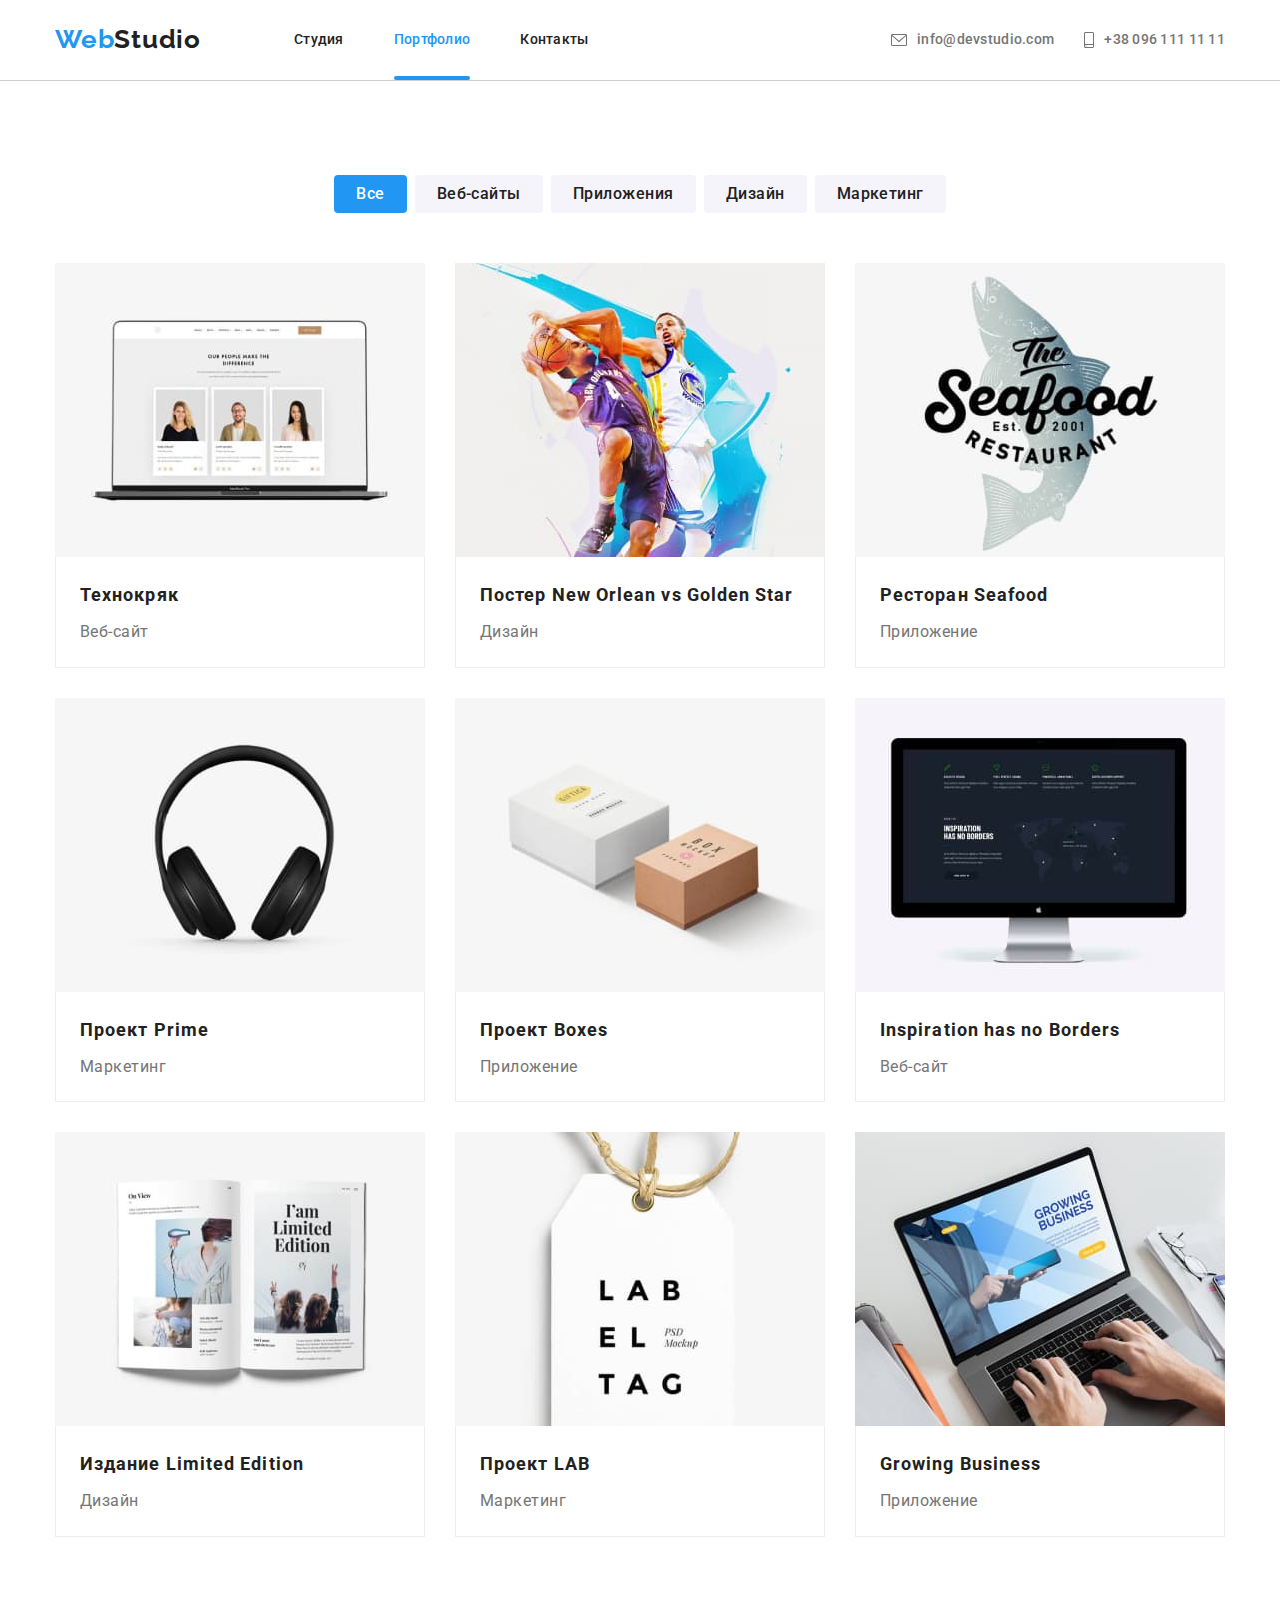
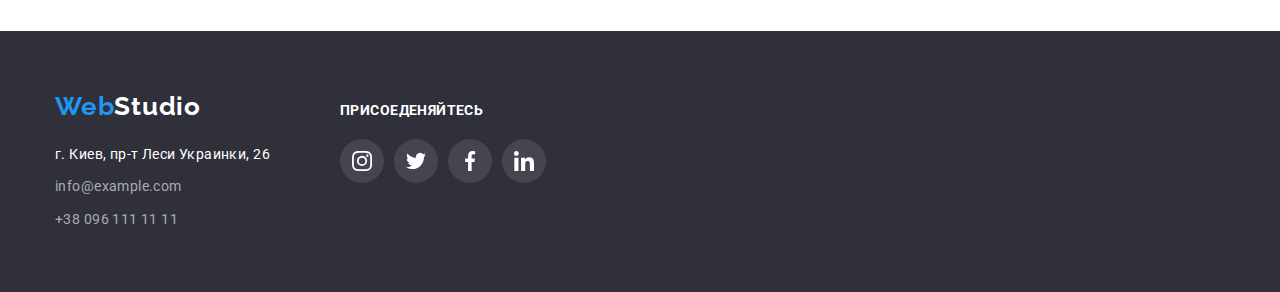
==== portfolio.html @ 3e444030 "start" ====
<!DOCTYPE html>
<html lang="ru">
<head>
    <meta charset="UTF-8">
    <meta http-equiv="X-UA-Compatible" content="IE=edge">
    <meta name="viewport" content="width=device-width, initial-scale=1.0">
    <title>Homework#2</title>
    <link rel="preconnect" href="https://fonts.googleapis.com">
<link rel="preconnect" href="https://fonts.gstatic.com" crossorigin>
<link href="https://fonts.googleapis.com/css2?family=Raleway:wght@700&family=Roboto:wght@400;500;700;900&display=swap" rel="stylesheet">
<link rel="stylesheet" href="https://cdnjs.cloudflare.com/ajax/libs/modern-normalize/1.1.0/modern-normalize.min.css">
<link rel="stylesheet" href="./css/main.css">
</head>
<body>
<!--шапак сайта-->
<header class="header">
  <div class="container flex-header">
<nav class="flex-header">
  <a href="/" lang="en" class="logo">
   Web<span class="logo-top">Studio</span>
  </a>
  <ul class="site-nav">
    <li class="item"><a href="/" class="link">Студия</a></li>
    <li class="item"><a href="./portfolio.html" class="current link">Портфолио</a></li>
    <li class="item"><a href="" class="link">Контакты</a></li>
  </ul>
</nav>
  <ul class="contacts-nav">
    <li class="item"><a href="mailto:info@devstudio.com" class="link">
      <svg class="contacts-icon-mail" width="16px" height="12px"><use href="./images/icon.svg#icon-mail"></use></svg> info@devstudio.com</a></li>
    <li class="item"><a href="tel:+380961111111" class="link">
      <svg class="contacts-icon-tel" width="10px" height="16px"><use href="./images/icon.svg#icon-smartphone"></use></svg> +38 096 111 11 11</a></li>
  </ul>
  </div>
  </header>
<!--герой-->
     <main>
<section class="section">
  <!-- кнопки -->
  <div class="container">
  <h1 class="visually-hidden">Портфолио</h1>
  <ul class="flex-portfolio list-gap">
      <li><button type="button" class="portfolio-btn current-btn link">Все</button></li>
      <li><button type="button" class="portfolio-btn link">Веб-сайты</button></li>
      <li><button type="button" class="portfolio-btn link">Приложения</button></li>
      <li><button type="button" class="portfolio-btn link">Дизайн</button></li>
      <li><button type="button" class="portfolio-btn link">Маркетинг</button></li>
  </ul>
  <!-- карточки -->
  <ul class="flex-portfolio">
    <li class="portfolio-list">
      <a href="" class="link portfolio-link">
        <div class="portfolio-hover-container">
      <img src="./images/portfolio.img/img1.jpg" alt="пример веб-сайта" width="370">
      <p class="portfolio-text-hover">Ресурс предлагает комплексные предложения с разным уровнем функционала и сервисов. Все это позволит посетителю получить исчерпывающие сведения о компании или частном лице.</p>
        </div>
      <div class="portfolio-text">
      <h2 class="examples">Технокряк</h2>
      <p class="product-item">Веб-сайт</p>
      </div>
    </a>
    </li>
    <li class="portfolio-list">
      <a href="" class="link portfolio-link">
        <div class="portfolio-hover-container">
      <img src="./images/portfolio.img/img2.jpg" alt="пример дизайна постера" width="370">
      <p class="portfolio-text-hover">Ресурс предлагает комплексные предложения с разным уровнем функционала и сервисов. Все это позволит посетителю получить исчерпывающие сведения о компании или частном лице.</p>
        </div>
      <div class="portfolio-text">
      <h2 class="examples">Постер <span lang="en">New Orlean vs Golden Star</span></h2>
      <p class="product-item">Дизайн</p>
    </div>
    </a>
    </li>
    <li class="portfolio-list">
      <a href="" class="link portfolio-link">
        <div class="portfolio-hover-container">
      <img src="./images/portfolio.img/img3.jpg" alt="пример приложения" width="370">
      <p class="portfolio-text-hover">Ресурс предлагает комплексные предложения с разным уровнем функционала и сервисов. Все это позволит посетителю получить исчерпывающие сведения о компании или частном лице.</p>
         </div>
      <div class="portfolio-text">
      <h2 class="examples">Ресторан <span lang="en">Seafood</span></h2>
      <p class="product-item">Приложение</p>
    </div>
      </a>
    </li>
    <li class="portfolio-list">
      <a href="" class="link portfolio-link">
        <div class="portfolio-hover-container">
      <img src="./images/portfolio.img/img4.jpg" alt="пример маркетинга" width="370">
      <p class="portfolio-text-hover">Ресурс предлагает комплексные предложения с разным уровнем функционала и сервисов. Все это позволит посетителю получить исчерпывающие сведения о компании или частном лице.</p>
        </div>
      <div class="portfolio-text">
      <h2 class="examples">Проект <span lang="en">Prime</span></h2>
      <p class="product-item">Маркетинг</p>
    </div>
      </a>
    </li>
    <li class="portfolio-list">
      <a href="" class="link portfolio-link">
        <div class="portfolio-hover-container">
      <img src="./images/portfolio.img/img5.jpg" alt="пример приложения" width="370">
      <p class="portfolio-text-hover">Ресурс предлагает комплексные предложения с разным уровнем функционала и сервисов. Все это позволит посетителю получить исчерпывающие сведения о компании или частном лице.</p>
        </div>
      <div class="portfolio-text">
      <h2 class="examples">Проект <span lang="en">Boxes</span></h2>
      <p class="product-item">Приложение</p>
    </div>
      </a>
    </li>
    <li class="portfolio-list">
      <a href="" class="link portfolio-link">
        <div class="portfolio-hover-container">
      <img src="./images/portfolio.img/img6.jpg" alt="пример веб-сайта" width="370">
      <p class="portfolio-text-hover">Ресурс предлагает комплексные предложения с разным уровнем функционала и сервисов. Все это позволит посетителю получить исчерпывающие сведения о компании или частном лице.</p>
        </div>
      <div class="portfolio-text">
      <h2 class="examples" lang="en">Inspiration has no Borders</h2>
      <p class="product-item">Веб-сайт</p>
    </div>
      </a>
    </li>
    <li class="portfolio-list">
      <a href="" class="link portfolio-link">
        <div class="portfolio-hover-container">
      <img src="./images/portfolio.img/img7.jpg" alt="пример дизайна постера" width="370">
      <p class="portfolio-text-hover">Ресурс предлагает комплексные предложения с разным уровнем функционала и сервисов. Все это позволит посетителю получить исчерпывающие сведения о компании или частном лице.</p>
         </div>
      <div class="portfolio-text">
      <h2 class="examples">Издание <span lang="en">Limited Edition</span></h2>
      <p class="product-item">Дизайн</p>
    </div>
      </a>
    </li>
    <li class="portfolio-list">
      <a href="" class="link portfolio-link">
        <div class="portfolio-hover-container">
      <img src="./images/portfolio.img/img8.jpg" alt="пример маркетинга" width="370">
      <p class="portfolio-text-hover">Ресурс предлагает комплексные предложения с разным уровнем функционала и сервисов. Все это позволит посетителю получить исчерпывающие сведения о компании или частном лице.</p>
         </div>
      <div class="portfolio-text">
      <h2 class="examples">Проект <span lang="en">LAB</span></h2>
      <p class="product-item">Маркетинг</p>
    </div>
      </a>
    </li>
    <li class="portfolio-list">
      <a href="" class="link portfolio-link">
        <div class="portfolio-hover-container">
      <img src="./images/portfolio.img/img9.jpg" alt="пример приложения" width="370">
      <p class="portfolio-text-hover">Ресурс предлагает комплексные предложения с разным уровнем функционала и сервисов. Все это позволит посетителю получить исчерпывающие сведения о компании или частном лице.</p>
         </div>
      <div class="portfolio-text">
      <h2 class="examples" lang="en">Growing Business</h2>
      <p class="product-item">Приложение</p>
    </div>
      </a>
    </li>
  </ul>
</div>
</section>
     </main>
     <!--футер-->
     <footer class="footer-bgk section">
      <div class=" container footer-soc">
      <div class="footer-container">
      <a href="/" lang="en" class="logo-footer">Web<span class="logo-botom">Studio</span></a>
        <address class="contacts contact-address">
            <p class="address">г. Киев, пр-т Леси Украинки, 26</p>
        <ul class="footer">
            <li class="contacts-bottom"><a href="mailto:info@example.com" class="link"> info@example.com</a></li>
            <li class="contacts-bottom"><a href="tel:+380961111111" class="link"> +38 096 111 11 11</a></li>
        </ul>
        </address>
      </div>
          <div>
          <h3 class="footer-title">Присоеденяйтесь</h3>
          <ul class="footer-site">
            <li><a href="" class="footer-page link">
              <svg width="20px" height="20px">
                <use href="./images/icon.svg#icon-instagram-2-1"></use>
              </svg>
            </a></li>
            <li><a href="" class="footer-page link">
              <svg width="20px" height="20px">
                <use href="./images/icon.svg#icon-twitter-1-1"></use>
              </svg>
            </a></li>
            <li><a href="" class="footer-page link">
              <svg width="20px" height="20px">
                <use href="./images/icon.svg#icon-facebook-1-1"></use>
              </svg>
            </a></li>
            <li><a href="" class="footer-page link">
              <svg width="20px" height="20px">
                <use href="./images/icon.svg#icon-linkedin-1-1"></use>
              </svg>
            </a></li>
          </ul>
        </div>  
      </div>
     </footer>

</body>
</html>
---- css/main.css ----
/* цвет основного текста #212121 */
/* цвет вторичного текста #757575 */
/* белый #ffffff */
/* акцент #2196F3 */
/* цвет фона вторичный #F5F4FA */

:root {
--primary-text-color: #212121;
--secondary-text-color: #757575;
--accent-color: #2196F3;
--white-text-color: #ffffff;
}

body {
background-color: var(--white-text-color);
color: var(--secondary-text-color);
font-family: Roboto, sans-serif;
}

p, ul, h1, h2, h3{
padding: 0;
margin: 0;
list-style: none;
}

img{
display: block;
max-width: 100%;
height: auto;
}

.link{
list-style: none;
text-decoration: none;
}


.container{
width: 1200px;
margin-left: auto;
margin-right: auto;
padding-left: 15px;
padding-right: 15px;
/* outline: 2px solid tomato; */
}

.section{
padding-top: 94px;
padding-bottom: 94px;
}

/* header */

.header{
padding: 0;
border-bottom: 1px solid #cecece
}

/* logo */

.logo{
color: var(--accent-color);
text-decoration: none;
font-family: raleway, sans-serif, cursive;
font-weight: 700;
font-size: 26px;
line-height: 1.2;
letter-spacing: 0.03em;
padding-top: 24px;
padding-bottom: 24px;
}

.logo-top{
color: var(--primary-text-color);
}
    
/* site-nav */

.flex-header{
display: flex;
align-items: center;
}

.site-nav{
display: flex;
margin-left: 93px;}

.site-nav .item:not(:last-child){
margin-right: 50px;
}

.site-nav .link {
display: block;
padding-top: 32px;
padding-bottom: 32px;

color: var(--primary-text-color);
text-decoration: none;
font-weight: 500;
font-size: 14px;
line-height: 1.14;
letter-spacing: 0.02em;
transition: color 250ms cubic-bezier(0.4, 0, 0.2, 1);
}

.item{
position: relative;}


.current::after{
position: absolute;
bottom: 0;
display: block;
content: '';
width: 100%;
height: 4px;
background-color: var(--accent-color);
border-radius: 2px;
}

.site-nav .current{
color: var(--accent-color);
}

.site-nav .link:hover,
.site-nav .link:focus {
color: var(--accent-color);
}

.contacts-nav{
display: flex;
margin-left: auto;}

/* 
a[href="tel:+380961111111"]{
margin-left: 30px;} */

.contacts-nav .item:not(:last-child){
margin-right: 30px;
}

.contacts-nav .link{
display: flex;
align-items: center;
color: var(--secondary-text-color);
padding-top: 32px;
padding-bottom: 32px;

text-decoration: none;
font-weight: 500;
font-size: 14px;
line-height: 1.14;
letter-spacing: 0.02em;
transition: color 250ms cubic-bezier(0.4, 0, 0.2, 1);
}

.contacts-icon-tel,
.contacts-icon-mail{
margin-right: 10px;
fill: currentColor;
}


.contacts-nav .link:hover,
.contacts-nav .link:focus{
color: var(--accent-color);
}

/* button */

.hero-btn{
background-color: var(--accent-color);
color: var(--white-text-color);
border: 0;
border-radius: 4px;

cursor: pointer;
font-family: inherit;
font-weight: 700;
font-size: 16px;
line-height: 1.9;
letter-spacing: 0.06em;
padding: 10px 32px;
}

.primary-btn:hover,
.primary-btn:focus{
background-color: #188CE8;}

.portfolio-btn:hover,
.portfolio-btn:focus{
color: var(--white-text-color);
background-color: var(--accent-color);
box-shadow: 0px 3px 1px rgba(0, 0, 0, 0.1), 0px 1px 2px rgba(0, 0, 0, 0.08), 0px 2px 2px rgba(0, 0, 0, 0.12);
}

.flex-portfolio{
display: flex;
flex-wrap: wrap;
gap: 30px;
justify-content: center;
}

.portfolio-list{
position: relative;}

.portfolio-link:hover .portfolio-text-hover{
transform: translateY(0%);
}
.portfolio-link:focus .portfolio-text-hover{
transform: translateY(0%);
}

.portfolio-hover-container{
position: relative;
overflow: hidden;}

.portfolio-text-hover{
position: absolute;
top: 0;
left: 0;
width: 100%;
height: 100%;
padding: 63px 24px;
font-size: 18px;
line-height: 1.56;
letter-spacing: 0.03em;
color: var(--white-text-color);
background: rgba(33, 150, 243, 0.9);
transform: translateY(101%);
transition: transform 250ms cubic-bezier(0.4, 0, 0.2, 1);
}

.portfolio-link{
list-style: none;
text-decoration: none;
display: block;
transition: box-shadow 250ms cubic-bezier(0.4, 0, 0.2, 1);
}

.portfolio-link:hover,
.portfolio-link:focus{
box-shadow: 0px 1px 1px rgba(0, 0, 0, 0.12), 0px 4px 4px rgba(0, 0, 0, 0.06), 1px 4px 6px rgba(0, 0, 0, 0.16);
}

.list-gap{
column-gap: 8px;
margin-bottom: 50px;}

.portfolio-text{
padding: 20px 24px;
border: 1px solid #EEEEEE;
border-top: 0;
}

.portfolio-btn{
background-color: #f5f4fa;
color: #212121;
border: 0;
border-radius: 4px;
cursor: pointer;
font-family: inherit;
font-weight: 500;
font-size: 16px;
line-height: 1.6;
letter-spacing: 0.03em;
padding: 6px 22px 6px 22px;
transition: background-color 250ms cubic-bezier(0.4, 0, 0.2, 1), color 250ms cubic-bezier(0.4, 0, 0.2, 1), box-shadow 250ms cubic-bezier(0.4, 0, 0.2, 1);
}

.current-btn{
background-color: var(--accent-color);
color: var(--white-text-color);}

/* Hero */

.hero{
height: 600px;
padding-bottom: 200px;
padding-top: 200px;
text-align: center;
}

.overlay {
margin-right: auto;
margin-left: auto;
background-image: linear-gradient(to right, rgba(47, 48, 58, 0.4), rgba(47, 48, 58, 0.4)), url('../images/Hero.jpg');
background-position: center;
background-size: cover;
max-width: 1600px;
background-color: #2F303A;
}

.hero-title {
color: var(--white-text-color);

font-weight: 900;
font-size: 44px;
line-height: 1.3;
letter-spacing: 0.06em;
text-transform: uppercase;
margin-bottom: 30px;
padding: 0 15px;
}

.hero-title-btn {
max-width: 696px;
margin-left: auto;
margin-right: auto;
padding: 0 15px;
}

/* portfolio */

.examples{
color: var(--primary-text-color);

font-weight: 700;
font-size: 18px;
line-height: 2;
letter-spacing: 0.06em;
margin-top: 0;
margin-bottom: 4px;
}


.product-item{
color: var(--secondary-text-color);
    
font-size: 16px;
line-height: 1.87;
letter-spacing: 0.03em;
margin-top: 0;
margin-bottom: 0;
}
    
/* options */

.flex-options{
display: flex;
column-gap: 30px;}

.options-card{
display: flex;
width: 270px;
height: 120px;
margin-bottom: 30px;
border-radius: 4px;
justify-content: center;
align-items: center;
background-color: #F5F4FA;
}

.options-icon{
width: 70px;
height: 70px;}


.options-list{
width: 270px;
}

.options-title{
color: var(--primary-text-color);

font-weight: 700;
font-size: 14px;
line-height: 1.14;
letter-spacing: 0.03em;
text-transform: uppercase;
margin-bottom: 10px;
}

.visually-hidden{
position: fixed;
transform: scale(0);
}

.options-text{
font-size: 14px;
line-height: 1.71;
letter-spacing: 0.03em;
}

/* our work */

.functional-flex{
display: flex;
gap: 30px;
}

.functional-list{
position: relative;
display: flex;}

.functional-item{
position: absolute;
bottom: 0;
font-weight: 700;
font-size: 14px;
line-height: 1.14;
text-align: center;
letter-spacing: 0.03em;
text-transform: uppercase;
color: var(--white-text-color);
background: rgba(47, 48, 58, 0.8);
width: 100%;
height: 70px;
display: flex;
align-items: center;
justify-content: center;
}
.functional{
padding-top: 0;}

.functional-title{
color: var(--primary-text-color);

font-weight: 700;
font-size: 36px;
line-height: 1.16;
text-align: center;
letter-spacing: 0.03em;
margin-bottom: 50px;
}

/* team-list */

.team{
background-color: #F5F4FA;
}

.team-bgk{
background-color: var(--white-text-color);
text-align: center;
box-shadow: 0px 1px 3px rgba(0, 0, 0, 0.12), 0px 1px 1px rgba(0, 0, 0, 0.14), 0px 2px 1px rgba(0, 0, 0, 0.2);
}

.team-list{
display: flex;
color: var(--primary-text-color);
gap: 30px;
}


.team-title{
color: var(--primary-text-color);
    
font-weight: 700;
font-size: 36px;
line-height: 1.16;
text-align: center;
letter-spacing: 0.03em;
margin-bottom: 50px;
}

.team-text{
padding: 30px 0}

.team-name{
font-weight: 500;
font-size: 16px;
line-height: 1.18;
letter-spacing: 0.03em;
margin-bottom: 10px;
}


.team-work{
font-size: 16px;
line-height: 1.18;
letter-spacing: 0.03em;
margin-bottom: 16px;
}

.team-site {
display: flex;
justify-content: center;
gap: 10px;

}

.team-page{
fill: #AFB1B8;
width: 44px;
height: 44px;
border-radius: 50%;
display: flex;
align-items: center;
justify-content: center;
transition: fill 250ms cubic-bezier(0.4, 0, 0.2, 1), background-color 250ms cubic-bezier(0.4, 0, 0.2, 1);
}

.team-page:hover,
.team-page:focus{
fill: #ffffff;
background-color: #188CE8;
}

/* clients */

.clients-title{
color: var(--primary-text-color);
font-weight: 700;
font-size: 36px;
line-height: 1.16;
text-align: center;
letter-spacing: 0.03em;
margin-bottom: 50px;
}

.flex-clients{
display: flex;
gap: 30px;
}

.clients-icon{
outline: transparent;
display: flex;
justify-content: center;
align-items: center;

fill: #AFB1B8;
border: 1px solid #AFB1B8;
border-radius: 4px;
width: 170px;
height: 92px;
transition: fill 250ms cubic-bezier(0.4, 0, 0.2, 1), border-color 250ms cubic-bezier(0.4, 0, 0.2, 1);
}

.clients-icon:hover,
.clients-icon:focus{
border-color: var(--accent-color);
fill: var(--accent-color);
}

/* footer */

.footer-container{
margin-right: 70px;
}

.footer-bgk{
background-color: #2F303A;
padding: 0;
padding-top: 60px;
padding-bottom: 60px;
}

.logo-footer{
color: var(--accent-color);
text-decoration: none;
font-family: raleway, sans-serif, cursive;
font-weight: 700;
font-size: 26px;
line-height: 1.2;
letter-spacing: 0.03em;
}

.logo-botom {
color:  var(--white-text-color);}

.address{
color: #ffffff;
font-size: 14px;
line-height: 1.7;
letter-spacing: 0.03em;
margin-bottom: 9px;
}

.footer .link{
color: rgba(255, 255, 255, 0.6);
font-size: 14px;
line-height: 1.7;
letter-spacing: 0.03em;
transition: color 250ms cubic-bezier(0.4, 0, 0.2, 1);
}

.contact-address{
font-style: normal;
margin-top: 20px;
}

.contacts-bottom:not(:last-child){
margin-bottom: 9px;}

.contacts-bottom .link:hover,
.contacts-bottom .link:focus{
color: var(--accent-color);
}

.footer-title{
font-weight: 700;
font-size: 14px;
line-height: 1.14;
letter-spacing: 0.03em;
color: var(--white-text-color);
text-transform: uppercase;
margin-bottom: 20px;
}

.footer-site{
display: flex;
gap: 10px;
}

.footer-page{
fill: var(--white-text-color);
width: 44px;
height: 44px;
background-color: rgba(255, 255, 255, 10%);
border-radius: 50%;
display: flex;
align-items: center;
justify-content: center;
transition: background-color 250ms cubic-bezier(0.4, 0, 0.2, 1);
}

.footer-page:hover,
.footer-page:focus{
background-color: var(--accent-color);
}

.footer-soc{
display: flex;
align-items: baseline;
}

.backdrop{
position: fixed;
top: 0;
left: 0;
width: 100%;
height: 100%;
background: rgba(0, 0, 0, 0.2);
transition: opacity 250ms cubic-bezier(0.4, 0, 0.2, 1), visibility 250ms cubic-bezier(0.4, 0, 0.2, 1); 
}

.modal{
position: absolute;
top: 50%;
left: 50%;
transform: translate(-50%, -50%) scale(1) rotate(0);
transition: transform 250ms cubic-bezier(0.4, 0, 0.2, 1);
width: 528px;
min-height: 581px;
background-color: var(--white-text-color);
box-shadow: 0px 1px 3px rgba(0, 0, 0, 0.12), 0px 1px 1px rgba(0, 0, 0, 0.14), 0px 2px 1px rgba(0, 0, 0, 0.2);
border-radius: 4px;
}

.backdrop.is-hidden .modal{
transform: translate(-50%, -50%) scale(0) rotate(360deg);}

.modal-button{
position: absolute;
top: 11px;
right: 16px;
width: 30px;
height: 30px;
border-radius: 50%;
background-color: var(--white-text-color);
border: 1px solid rgba(0, 0, 0, 0.1);
cursor: pointer;
padding: 0;
}

.icon-close{
display: block;
margin-left: auto;
margin-right: auto;
}

.is-hidden{
opacity: 0;
visibility: hidden;
pointer-events: none;
}
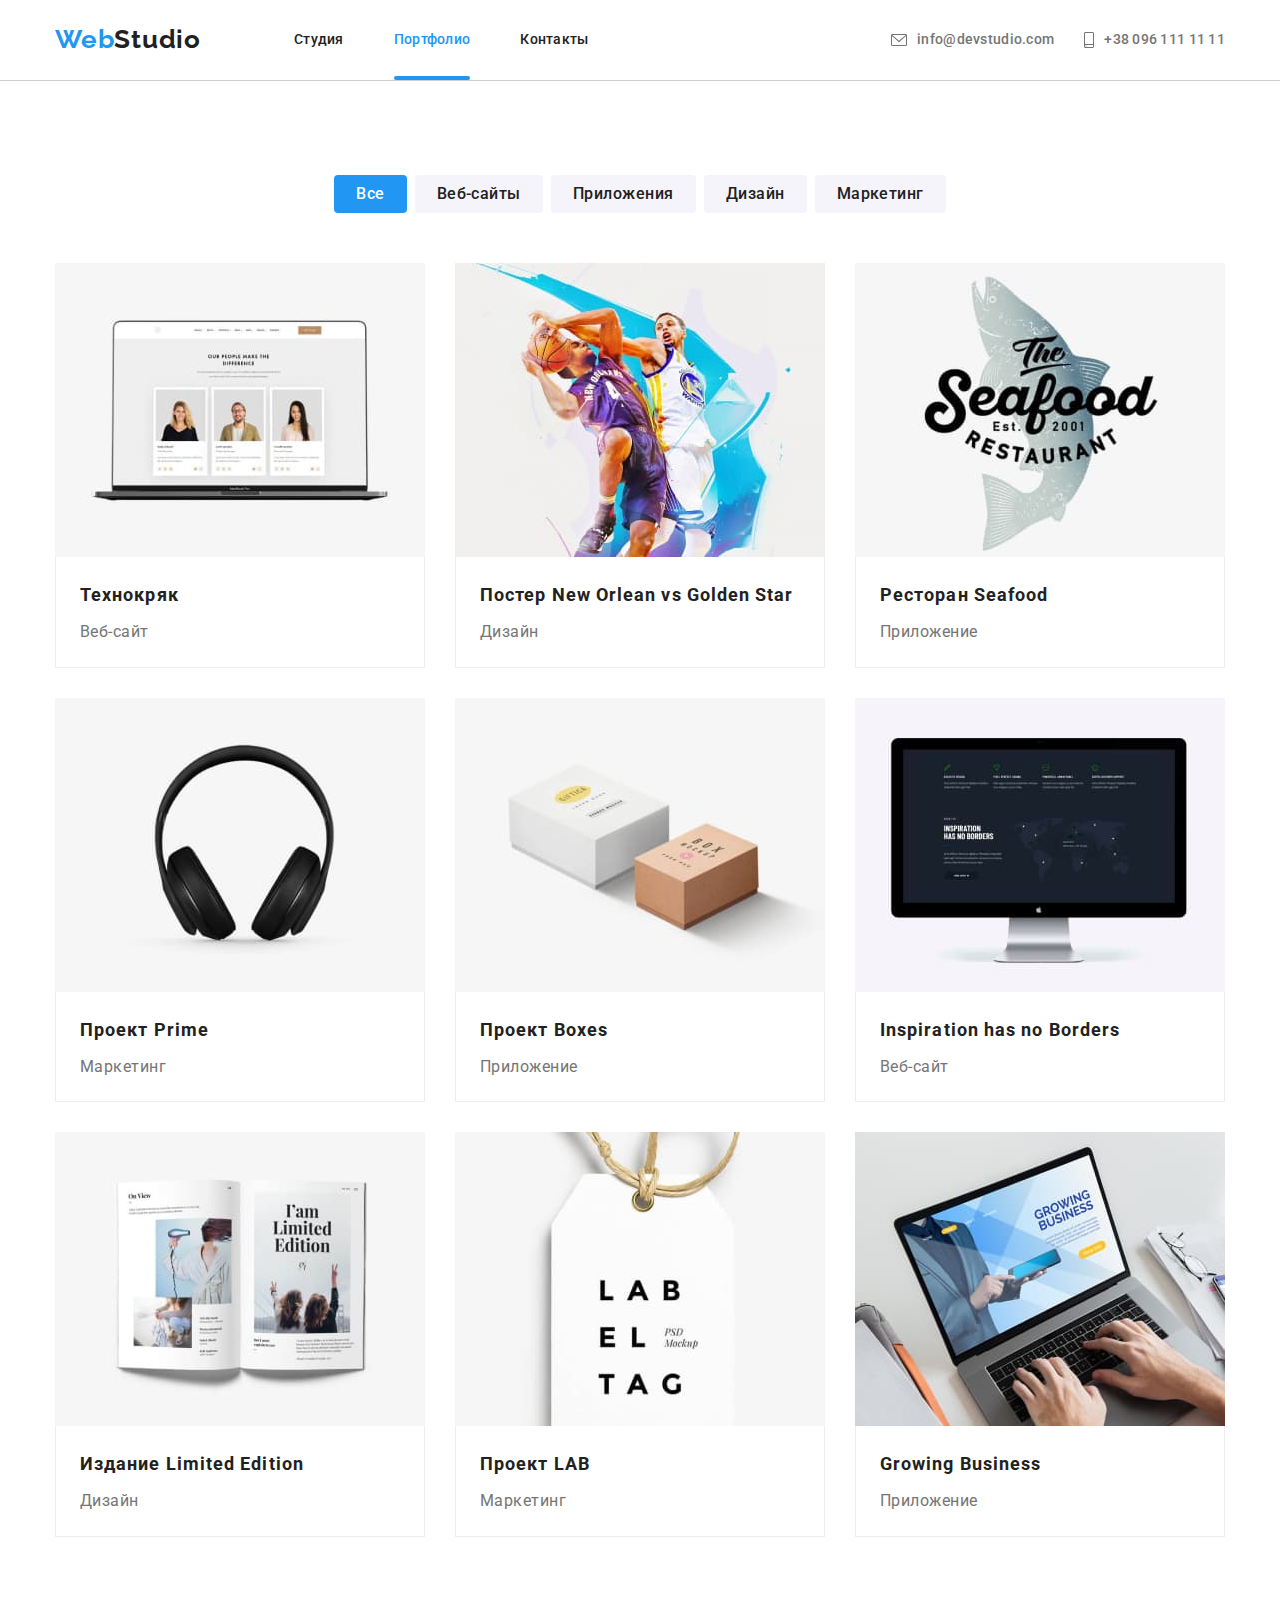
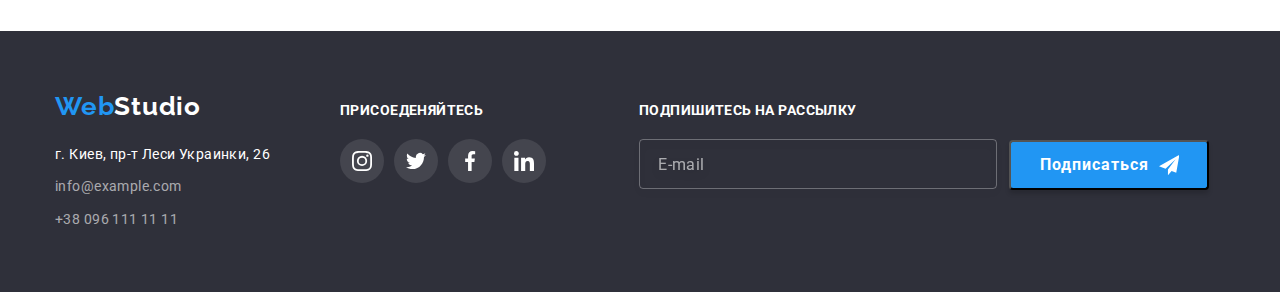
==== commit 1c8c728e: "start-work hw 6" ====
--- a/portfolio.html
+++ b/portfolio.html
@@ -162,44 +162,55 @@
      </main>
      <!--футер-->
      <footer class="footer-bgk section">
-      <div class=" container footer-soc">
-      <div class="footer-container">
-      <a href="/" lang="en" class="logo-footer">Web<span class="logo-botom">Studio</span></a>
-        <address class="contacts contact-address">
-            <p class="address">г. Киев, пр-т Леси Украинки, 26</p>
-        <ul class="footer">
-            <li class="contacts-bottom"><a href="mailto:info@example.com" class="link"> info@example.com</a></li>
-            <li class="contacts-bottom"><a href="tel:+380961111111" class="link"> +38 096 111 11 11</a></li>
-        </ul>
-        </address>
-      </div>
-          <div>
-          <h3 class="footer-title">Присоеденяйтесь</h3>
-          <ul class="footer-site">
-            <li><a href="" class="footer-page link">
-              <svg width="20px" height="20px">
-                <use href="./images/icon.svg#icon-instagram-2-1"></use>
+      <div class="container footer-soc">
+        <div class="footer-container">
+        <a href="/" lang="en" class="logo-footer">Web<span class="logo-botom">Studio</span></a>
+          <address class="contacts contact-address">
+              <p class="address">г. Киев, пр-т Леси Украинки, 26</p>
+          <ul class="footer">
+              <li class="contacts-bottom"><a href="mailto:info@example.com" class="link"> info@example.com</a></li>
+              <li class="contacts-bottom"><a href="tel:+380961111111" class="link"> +38 096 111 11 11</a></li>
+          </ul>
+          </address>
+        </div>
+            <div>
+            <p class="footer-title">Присоеденяйтесь</p>
+            <ul class="footer-site">
+              <li><a href="" class="footer-page link">
+                <svg width="20px" height="20px">
+                  <use href="./images/icon.svg#icon-instagram-2-1"></use>
+                </svg>
+              </a></li>
+              <li><a href="" class="footer-page link">
+                <svg width="20px" height="20px">
+                  <use href="./images/icon.svg#icon-twitter-1-1"></use>
+                </svg>
+              </a></li>
+              <li><a href="" class="footer-page link">
+                <svg width="20px" height="20px">
+                  <use href="./images/icon.svg#icon-facebook-1-1"></use>
+                </svg>
+              </a></li>
+              <li><a href="" class="footer-page link">
+                <svg width="20px" height="20px">
+                  <use href="./images/icon.svg#icon-linkedin-1-1"></use>
+                </svg>
+              </a></li>
+            </ul>
+          </div>
+          <form>
+          <div class="footer-user-mail">
+            <p class="footer-user-message">Подпишитесь на рассылку</p>
+              <label for="mail"></label>
+              <input type="email" name="mail" id="mail" placeholder="E-mail" class="footer-input">
+              <button type="submit" class="footer-button">Подписаться<svg class="footer-svg-btn" width="24px" height="24px">
+                <use href="./images/icon.svg#icon-send"></use>
               </svg>
-            </a></li>
-            <li><a href="" class="footer-page link">
-              <svg width="20px" height="20px">
-                <use href="./images/icon.svg#icon-twitter-1-1"></use>
-              </svg>
-            </a></li>
-            <li><a href="" class="footer-page link">
-              <svg width="20px" height="20px">
-                <use href="./images/icon.svg#icon-facebook-1-1"></use>
-              </svg>
-            </a></li>
-            <li><a href="" class="footer-page link">
-              <svg width="20px" height="20px">
-                <use href="./images/icon.svg#icon-linkedin-1-1"></use>
-              </svg>
-            </a></li>
-          </ul>
-        </div>  
-      </div>
-     </footer>
+            </button>
+            </form>
+          </div>  
+        </div>
+       </footer>
 
 </body>
 </html>--- a/css/main.css
+++ b/css/main.css
@@ -625,6 +625,65 @@
 display: flex;
 align-items: baseline;
 }
+
+.footer-user-mail{
+display: flex;
+flex-wrap: wrap;
+width: 570px;
+height: 86px;
+align-items: baseline;
+margin-left: 93px;
+}
+
+.footer-input{
+height: 50px;
+width: 358px;
+background-color: transparent;
+border: 1px solid rgba(255, 255, 255, 0.3);
+filter: drop-shadow(0px 4px 4px rgba(0, 0, 0, 0.15));
+border-radius: 4px;
+margin-right: 12px;}
+    
+.footer-input::placeholder{
+padding-top: 15px;
+padding-bottom: 15px;
+padding-left: 16px;
+font-size: 16px;
+line-height: 1.25;
+letter-spacing: 0.03em;
+color: rgba(255, 255, 255, 0.6);
+}
+        
+.footer-button{
+display: flex;
+align-items: center;
+text-align: center;
+color: var(--white-text-color);
+background-color: var(--accent-color);
+fill: var(--white-text-color);
+font-weight: 700;
+font-size: 16px;
+line-height: 1.88;
+letter-spacing: 0.06em;
+padding: 10px 28px 10px 29px;
+box-shadow: 0px 4px 4px rgba(0, 0, 0, 0.15);
+border-radius: 4px;
+max-height: 50px;
+max-width: 200px;
+cursor: pointer;
+}
+            
+.footer-svg-btn{
+margin-left: 10px;}
+
+.footer-user-message{
+font-weight: 700;
+font-size: 14px;
+line-height: 1.14;
+letter-spacing: 0.03em;
+text-transform: uppercase;
+color: var(--white-text-color);
+margin-bottom: 20px;}
 
 .backdrop{
 position: fixed;
@@ -665,6 +724,54 @@
 padding: 0;
 }
 
+.modal-title{
+margin: 40px 39px 12px 41px;
+font-weight: 700;
+font-size: 20px;
+line-height: 1.15;
+text-align: center;
+letter-spacing: 0.03em;
+color: #212121;
+}
+
+.modal-form{
+padding-right: 39px;
+padding-left: 41px;}
+
+.modal-input{
+width: 100%;
+height: 40px;
+border: 1px solid rgba(33, 33, 33, 0.2);
+/* box-shadow: 0px 1px 3px rgba(0, 0, 0, 0.12), 0px 1px 1px rgba(0, 0, 0, 0.14), 0px 2px 1px rgba(0, 0, 0, 0.2); */
+border-radius: 4px;
+margin-bottom: 10px;
+padding-left: 42px;}
+
+.modal-input::placeholder{
+font-size: 12px;
+line-height: 1.16;
+letter-spacing: 0.01em;}
+
+.input-button{
+display: flex;
+align-items: center;
+text-align: center;
+color: var(--white-text-color);
+background: #188CE8;
+/* box-shadow: 0px 4px 4px rgba(0, 0, 0, 0.15); */
+border-radius: 4px;
+font-weight: 700;
+font-size: 16px;
+line-height: 1.88;
+letter-spacing: 0.06em;
+padding: 10px 55px 10px 56px;
+max-height: 50px;
+max-width: 200px;
+cursor: pointer;
+margin-left: auto;
+margin-right: auto;
+}
+
 .icon-close{
 display: block;
 margin-left: auto;
@@ -675,4 +782,7 @@
 opacity: 0;
 visibility: hidden;
 pointer-events: none;
-}+}
+
+
+    
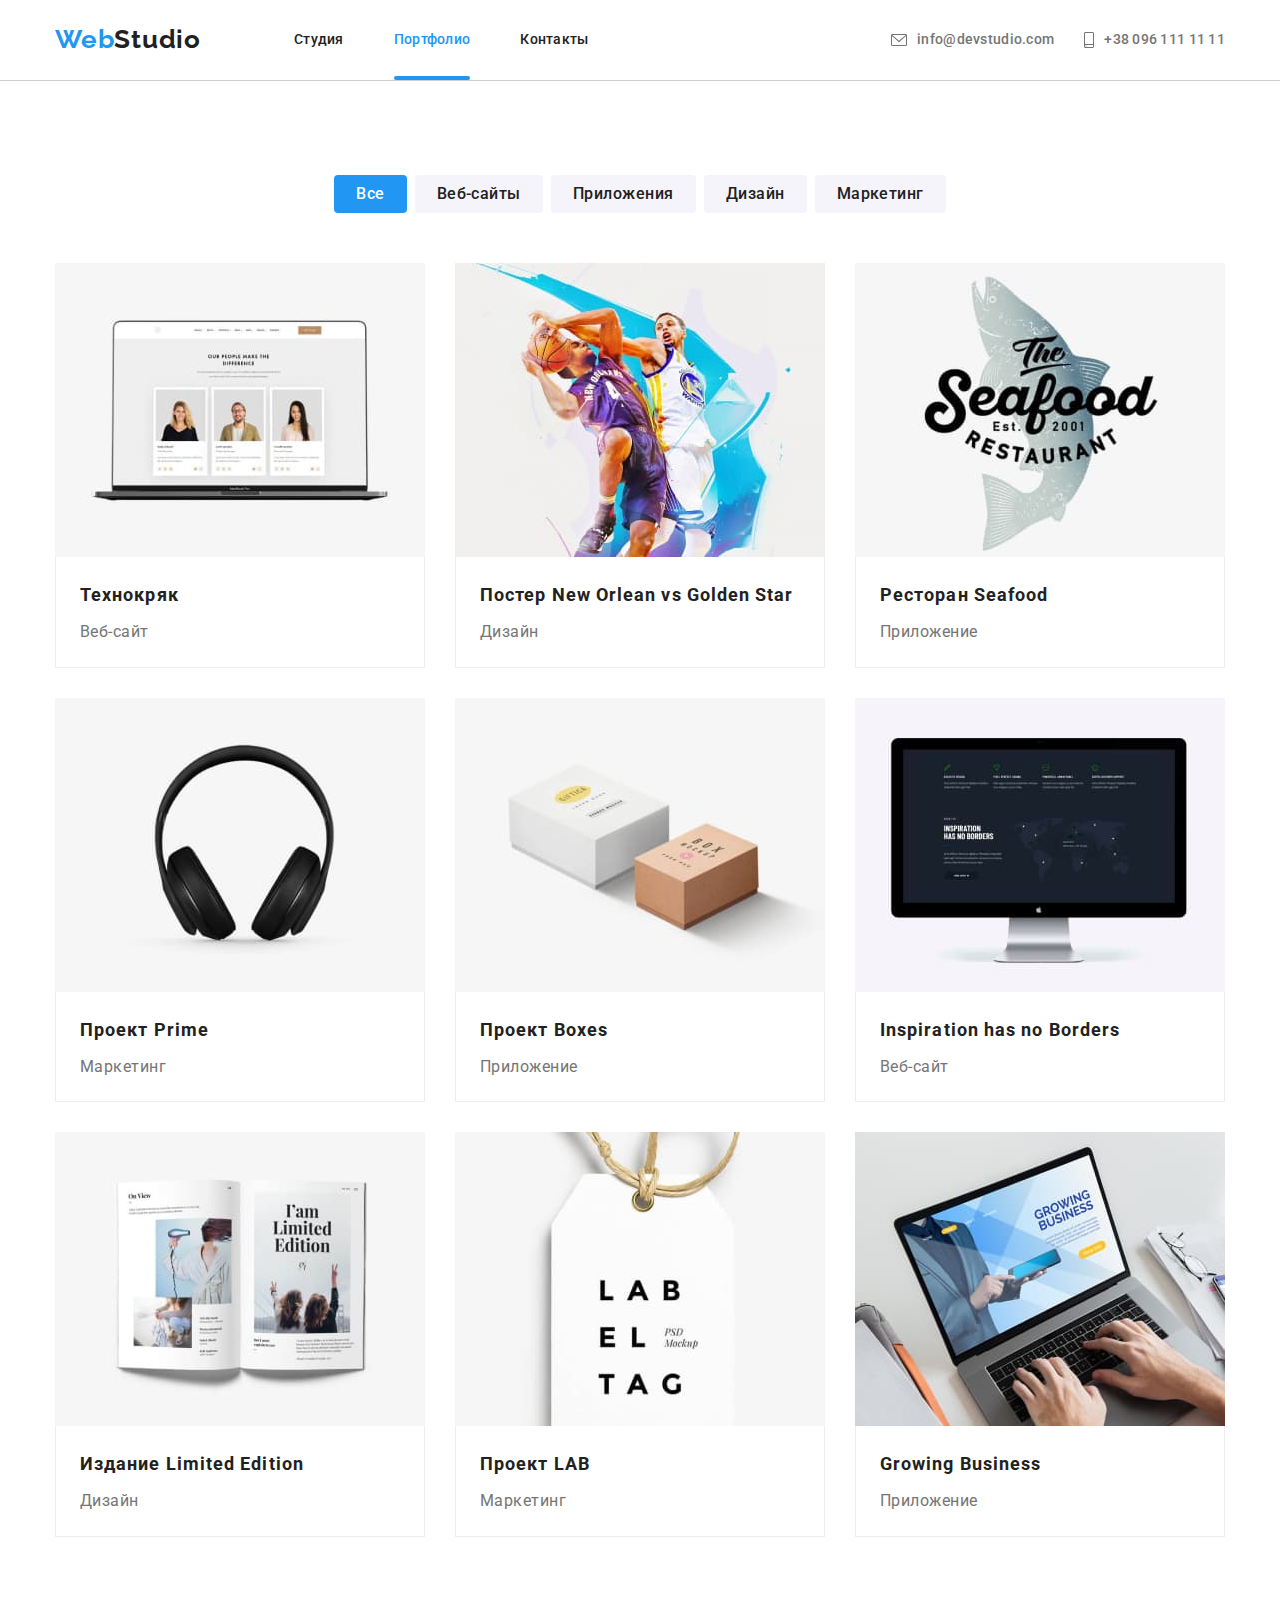
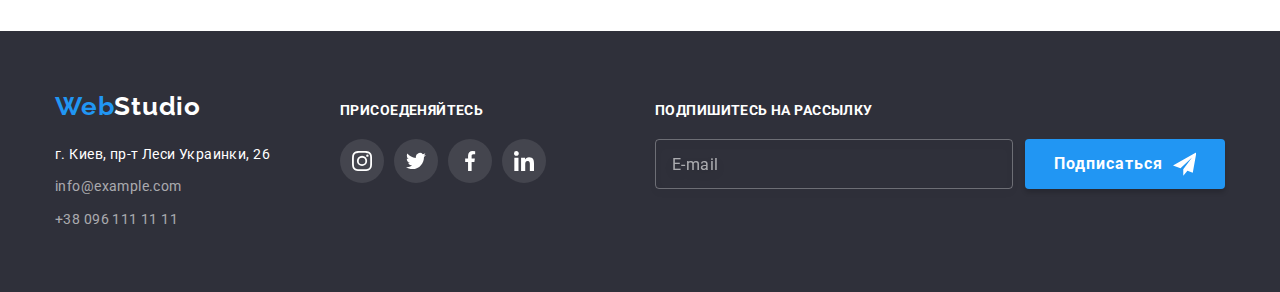
==== commit 709d34eb: "small fix" ====
--- a/portfolio.html
+++ b/portfolio.html
@@ -198,9 +198,9 @@
               </a></li>
             </ul>
           </div>
-          <form>
           <div class="footer-user-mail">
             <p class="footer-user-message">Подпишитесь на рассылку</p>
+            <form class="footer-form-flex">
               <label for="mail"></label>
               <input type="email" name="mail" id="mail" placeholder="E-mail" class="footer-input">
               <button type="submit" class="footer-button">Подписаться<svg class="footer-svg-btn" width="24px" height="24px">
--- a/css/main.css
+++ b/css/main.css
@@ -632,28 +632,32 @@
 width: 570px;
 height: 86px;
 align-items: baseline;
-margin-left: 93px;
+margin-left: auto;
 }
 
 .footer-input{
+outline: none;
+padding:0 0 0 16px;
 height: 50px;
 width: 358px;
 background-color: transparent;
 border: 1px solid rgba(255, 255, 255, 0.3);
 filter: drop-shadow(0px 4px 4px rgba(0, 0, 0, 0.15));
 border-radius: 4px;
-margin-right: 12px;}
+margin-right: 12px;
+color: var(--white-text-color);}
     
 .footer-input::placeholder{
 padding-top: 15px;
 padding-bottom: 15px;
-padding-left: 16px;
 font-size: 16px;
 line-height: 1.25;
 letter-spacing: 0.03em;
 color: rgba(255, 255, 255, 0.6);
 }
-        
+.footer-form-flex{
+display: flex;}  
+
 .footer-button{
 display: flex;
 align-items: center;
@@ -665,13 +669,18 @@
 font-size: 16px;
 line-height: 1.88;
 letter-spacing: 0.06em;
-padding: 10px 28px 10px 29px;
+padding: 10px 29px;
 box-shadow: 0px 4px 4px rgba(0, 0, 0, 0.15);
+border: none;
 border-radius: 4px;
 max-height: 50px;
 max-width: 200px;
 cursor: pointer;
-}
+transition: background-color 250ms cubic-bezier(0.4, 0, 0.2, 1);
+}
+
+.footer-button:hover{
+background-color: #188CE8;}
             
 .footer-svg-btn{
 margin-left: 10px;}
@@ -706,12 +715,14 @@
 background-color: var(--white-text-color);
 box-shadow: 0px 1px 3px rgba(0, 0, 0, 0.12), 0px 1px 1px rgba(0, 0, 0, 0.14), 0px 2px 1px rgba(0, 0, 0, 0.2);
 border-radius: 4px;
+padding: 40px;
 }
 
 .backdrop.is-hidden .modal{
 transform: translate(-50%, -50%) scale(0) rotate(360deg);}
 
 .modal-button{
+outline: none;
 position: absolute;
 top: 11px;
 right: 16px;
@@ -722,10 +733,15 @@
 border: 1px solid rgba(0, 0, 0, 0.1);
 cursor: pointer;
 padding: 0;
-}
+transition: fill 250ms cubic-bezier(0.4, 0, 0.2, 1);
+}
+
+.modal-button:hover,
+.modal-button:focus{
+fill: var(--accent-color);}
 
 .modal-title{
-margin: 40px 39px 12px 41px;
+margin-bottom: 12px;
 font-weight: 700;
 font-size: 20px;
 line-height: 1.15;
@@ -734,32 +750,150 @@
 color: #212121;
 }
 
-.modal-form{
-padding-right: 39px;
-padding-left: 41px;}
-
 .modal-input{
+outline: none;
+font-size: 12px;
+font-weight: 600;
 width: 100%;
 height: 40px;
 border: 1px solid rgba(33, 33, 33, 0.2);
-/* box-shadow: 0px 1px 3px rgba(0, 0, 0, 0.12), 0px 1px 1px rgba(0, 0, 0, 0.14), 0px 2px 1px rgba(0, 0, 0, 0.2); */
 border-radius: 4px;
-margin-bottom: 10px;
-padding-left: 42px;}
+padding: 0 0 0 42px;
+transition: border 250ms cubic-bezier(0.4, 0, 0.2, 1);
+}
+
+.modal-input:focus{
+border: 1px solid #2196F3;
+}
+
+.modal-input:focus + .modal-input-icon{
+fill: #2196F3;}
+
+.modal-field:not(:last-child){
+margin-bottom: 10px;}
+
+.input-wrap{
+position: relative;
+}
+
+.modal-input-icon{
+position: absolute;
+top: 50%;
+transform: translateY(-50%);
+left: 12px;
+transition: fill 250ms cubic-bezier(0.4, 0, 0.2, 1);
+}
+
+.modal-label{
+display: block;
+margin-bottom: 4px;
+font-size: 12px;
+line-height: 1.16;
+color: var(--secondary-text-color);
+letter-spacing: 0.01em;}
+
+.modal-area{
+font-size: 12px;
+line-height: 1.16;
+color: var(--secondary-text-color);
+letter-spacing: 0.01em;
+margin-bottom: 20px;
+}
+
+.modal-input-comment{
+outline: none;
+padding: 12px 16px;
+border-radius: 4px;
+width: 100%;
+height: 120px;
+border: 1px solid rgba(33, 33, 33, 0.2);
+resize: none;
+transition: border 250ms cubic-bezier(0.4, 0, 0.2, 1);
+}
+
+.modal-input-comment:focus{
+border: 1px solid #2196F3;}
+
+.modal-input-comment::placeholder{
+font-size: 12px;
+line-height: 1.16;
+color: rgba(117, 117, 117, 0.5);
+}
 
 .modal-input::placeholder{
 font-size: 12px;
 line-height: 1.16;
-letter-spacing: 0.01em;}
+font-weight: 400;
+letter-spacing: 0.01em;
+color: rgba(117, 117, 117, 0.5);
+}
+
+.modal-checkbox{
+margin-right: 7px;
+}
+
+.modal-checkbox-text{
+display: inline-block;
+font-size: 14px;
+line-height: 1.71;
+letter-spacing: 0.03em;
+color: var(--secondary-text-color);
+margin-bottom: 30px;
+display: flex;
+align-items: center;
+justify-content: center;
+column-gap: 8px;
+}
+
+.modal-check{
+width: 16px;
+height: 15px;
+border-radius: 2px;
+border: 2px solid var(--primary-text-color);
+display: flex;
+align-items: center;
+justify-content: center;
+transition: background-color 250ms cubic-bezier(0.4, 0, 0.2, 1);
+}
+
+.modal-checkbox:checked + .modal-checkbox-text span{
+background-color: var(--accent-color);
+border: none;}
+
+.modal-checkbox:focus + .modal-checkbox-text .modal-check{
+border-color: var(--accent-color);
+}
+
+.modal-checkbox:checked + .modal-checkbox-text .check-icon{
+fill: var(--white-text-color);}
+
+.check-icon{
+fill: transparent;
+}
+
+.modal-checkbox-link{
+color:var(--accent-color);
+text-decoration-line: none;
+position: relative;}
+
+.modal-checkbox-link::after{
+position: absolute;
+bottom: 5.5px;
+left: 0;
+content: '';
+height: 1px;
+width: 100%;
+background-color: var(--accent-color);}
 
 .input-button{
 display: flex;
 align-items: center;
 text-align: center;
 color: var(--white-text-color);
-background: #188CE8;
-/* box-shadow: 0px 4px 4px rgba(0, 0, 0, 0.15); */
+background: var(--accent-color);
+box-shadow: 0px 4px 4px rgba(0, 0, 0, 0.15);
 border-radius: 4px;
+border-color: transparent;
 font-weight: 700;
 font-size: 16px;
 line-height: 1.88;
@@ -770,6 +904,13 @@
 cursor: pointer;
 margin-left: auto;
 margin-right: auto;
+transition: background-color 250ms cubic-bezier(0.4, 0, 0.2, 1);
+outline: none;
+}
+
+.input-button:hover,
+.input-button:focus{
+background-color: #188CE8;
 }
 
 .icon-close{
